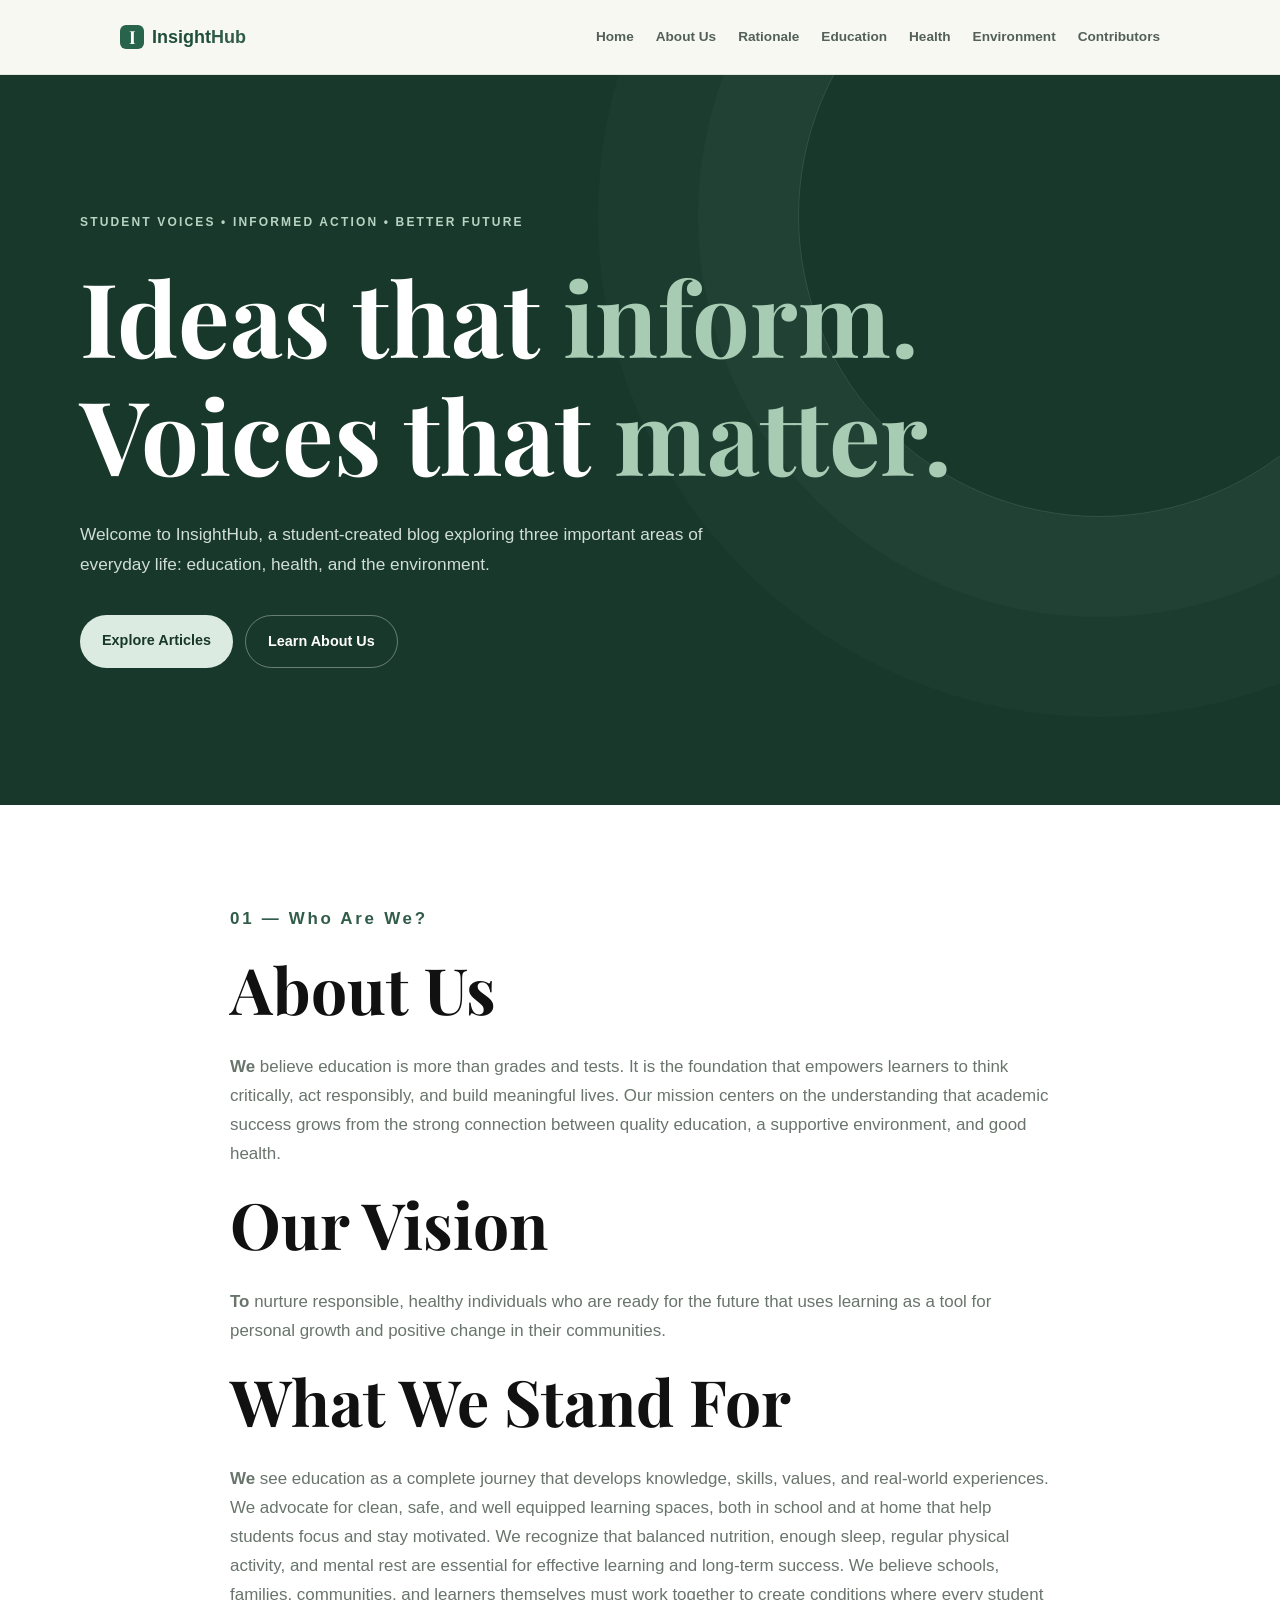
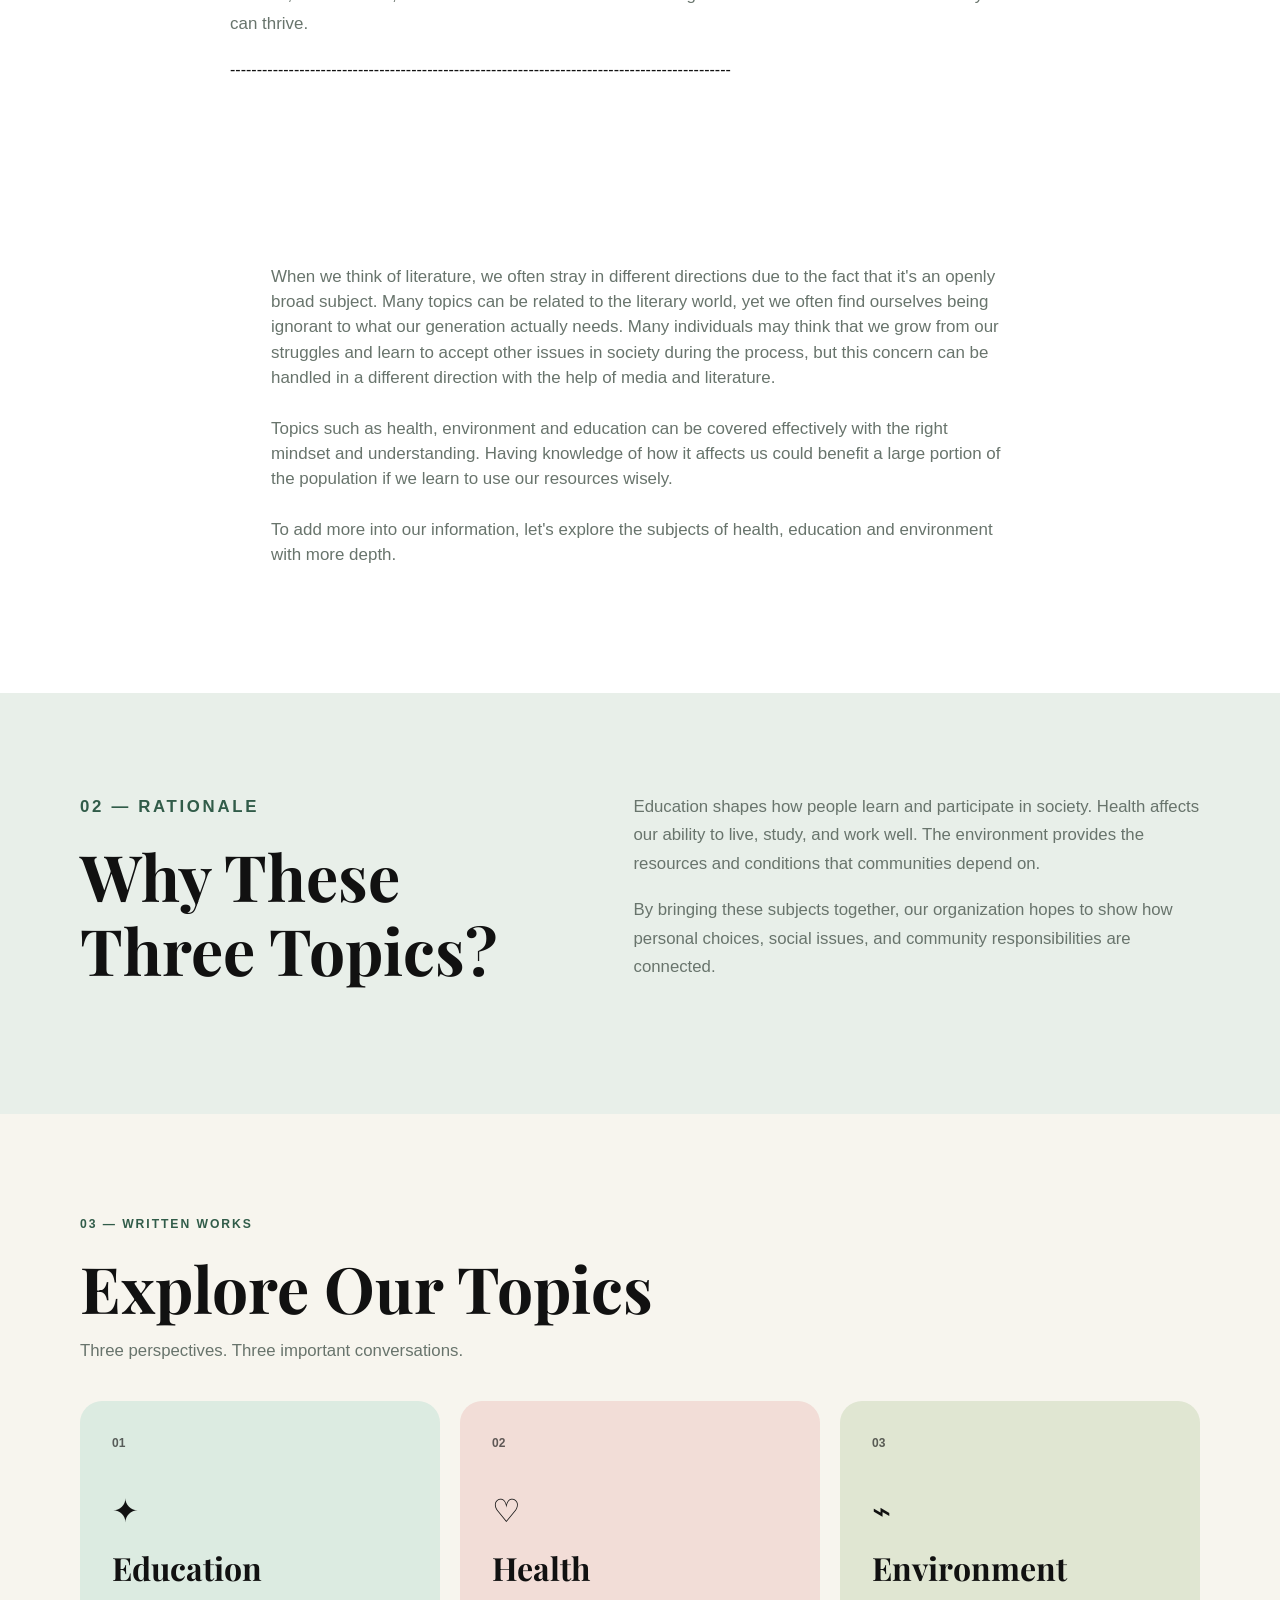
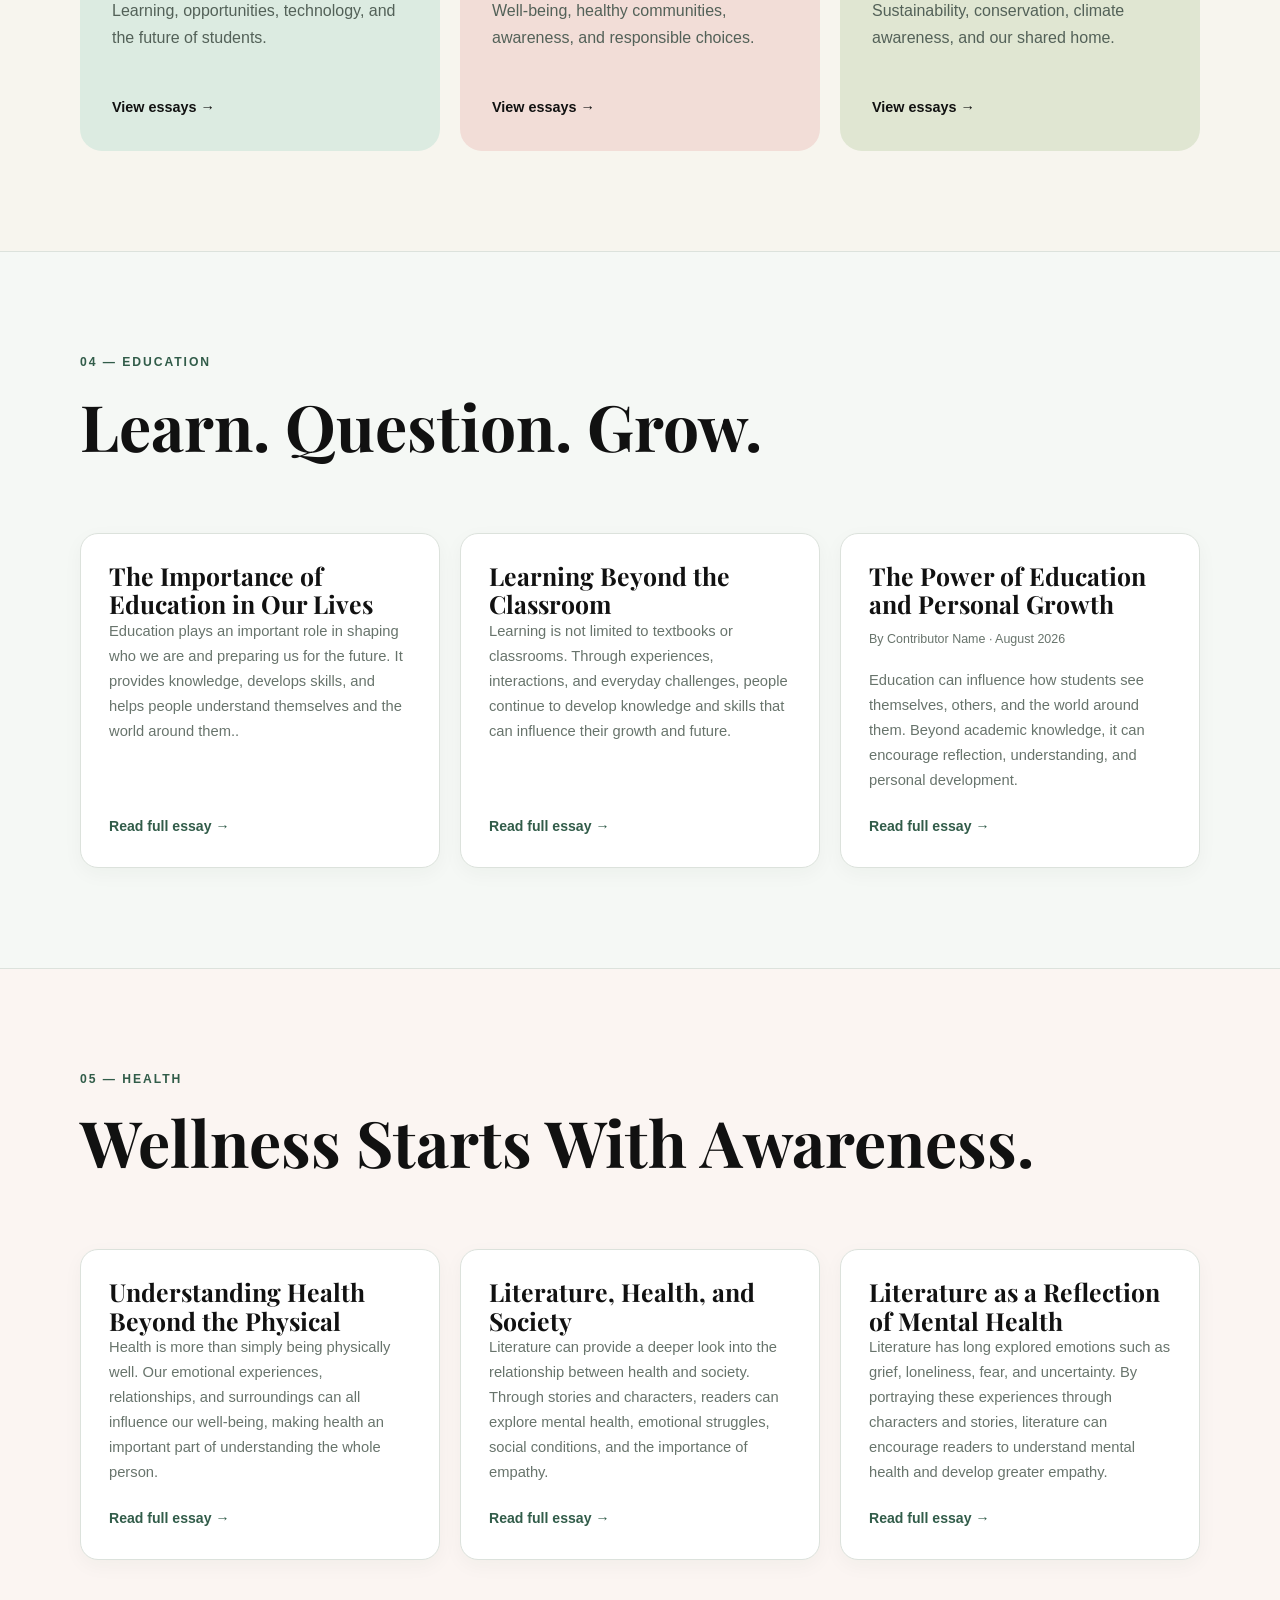
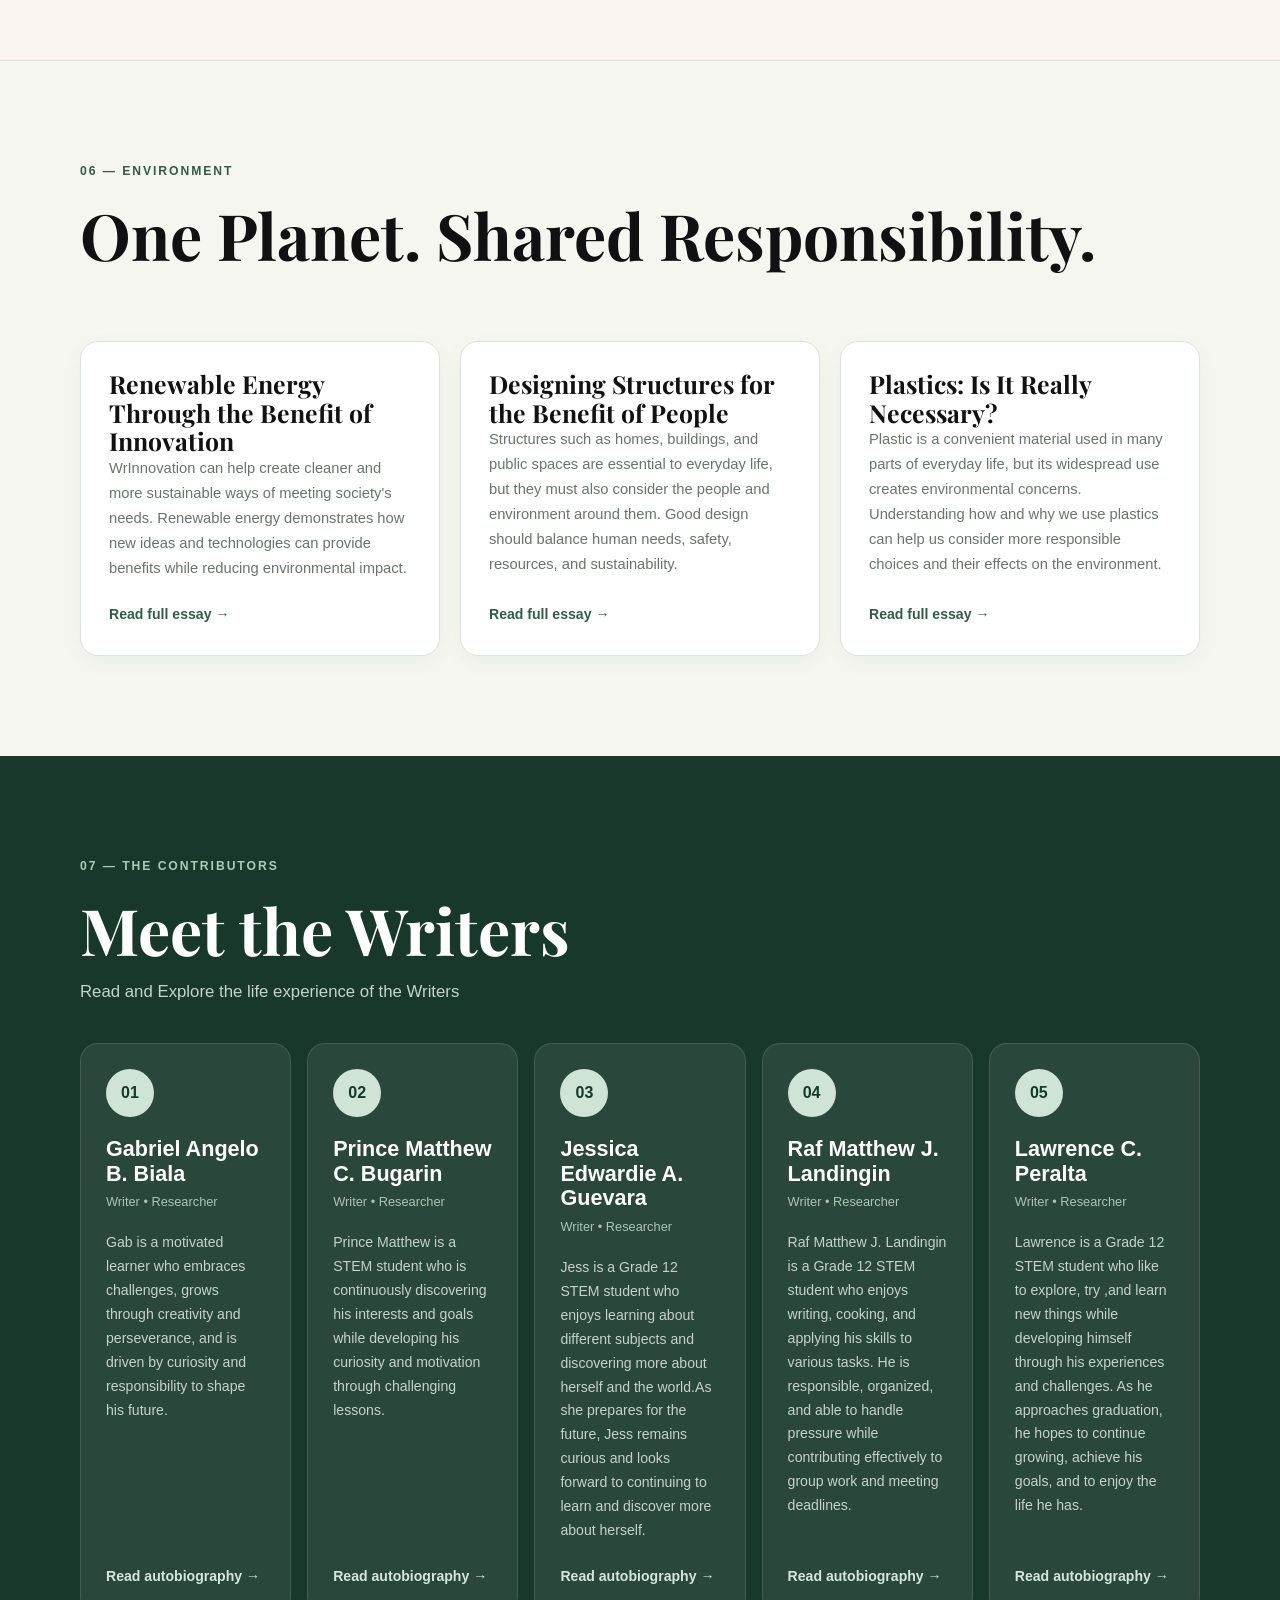
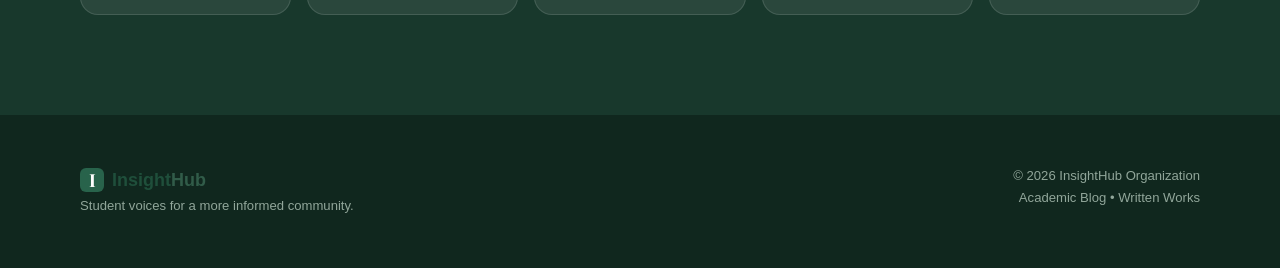
==== index.html @ 766b1c04 "Add files via upload" ====
<!DOCTYPE html>
<html lang="en">
<head>
  <meta charset="UTF-8">
  <meta name="viewport" content="width=device-width, initial-scale=1.0">
  <meta name="description" content="A student-created blog featuring education, health, and environmental awareness.">
  <title>InsightHub | Student Advocacy Blog</title>
  <link rel="preconnect" href="https://fonts.googleapis.com">
  <link rel="preconnect" href="https://fonts.gstatic.com" crossorigin>
  <link href="https://fonts.googleapis.com/css2?family=DM+Sans:wght@400;500;600;700&family=Playfair+Display:wght@600;700&display=swap" rel="stylesheet">
  <link rel="stylesheet" href="style.css">
</head>
<body class="page">
<header class="site-header">
  <nav class="navbar container">
    <a class="logo" href="#home">
      <span class="logo-mark">I</span>
      <span>Insight<span>Hub</span></span>
    </a>

    <button class="menu-toggle" aria-label="Open menu">☰</button>

    <div class="nav-links">
      <a href="#home">Home</a>
      <a href="#about">About Us</a>
      <a href="#rationale">Rationale</a>
      <a href="#education">Education</a>
      <a href="#health">Health</a>
      <a href="#environment">Environment</a>
      <a href="#contributors">Contributors</a>
    </div>
  </nav>
</header>

<main id="home">
  <section class="hero">
    <div class="container hero-content">
      <p class="eyebrow">STUDENT VOICES • INFORMED ACTION • BETTER FUTURE</p>
      <h1>Ideas that <em>inform.</em><br>Voices that <em>matter.</em></h1>
      <p class="hero-text">
        Welcome to InsightHub, a student-created blog exploring three important areas
        of everyday life: education, health, and the environment.
      </p>
      <div class="hero-buttons">
        <a class="btn primary" href="#articles">Explore Articles</a>
        <a class="btn secondary" href="#about">Learn About Us</a>
      </div>
    </div>
  </section>

  <section id="about" class="section light">
    <div class="container narrow">
      <p class="section-label">01 — Who Are We?</p>
  
        <h2>About Us</h2>
        <p>
            <strong>We</strong> believe education is more than grades and tests.
            It is the foundation that empowers learners to think critically,
            act responsibly, and build meaningful lives. Our mission centers
            on the understanding that academic success grows from the strong
            connection between quality education, a supportive environment,
            and good health.
        </p>
        <h2>Our Vision</h2>
        <p>
            <strong>To</strong> nurture responsible, healthy individuals who are
            ready for the future that uses learning as a tool for personal
            growth and positive change in their communities.
        </p>
        <h2>What We Stand For</h2>
        
        <p>
            <strong>We</strong> see education as a complete journey that develops
            knowledge, skills, values, and real-world experiences. We advocate
            for clean, safe, and well equipped learning spaces, both in school
            and at home that help students focus and stay motivated. We
            recognize that balanced nutrition, enough sleep, regular physical
            activity, and mental rest are essential for effective learning and
            long-term success. We believe schools, families, communities, and
            learners themselves must work together to create conditions where
            every student can thrive.
        </p>
        <div class="about-divider">
                                    ----------------------------------------------------------------------------------------------
        </div>
        <div class="after-divider">

    <div class="after-divider-video">
        <video autoplay muted loop playsinline>
            <source src="movie/book - about us.mp4">
        </video>
    </div>

    <div class="after-divider-text">

        <p>
            When we think of literature, we often stray in different directions
            due to the fact that it's an openly broad subject. Many topics can
            be related to the literary world, yet we often find ourselves being
            ignorant to what our generation actually needs. Many individuals may
            think that we grow from our struggles and learn to accept other
            issues in society during the process, but this concern can be handled
            in a different direction with the help of media and literature.
        </p>

        <p>
            Topics such as health, environment and education can be covered
            effectively with the right mindset and understanding. Having knowledge
            of how it affects us could benefit a large portion of the population
            if we learn to use our resources wisely.
        </p>

        <p>
            To add more into our information, let's explore the subjects of health,
            education and environment with more depth.
        </p>

    </div>

</div>
    </div>
    <video class="about-flower" autoplay muted loop playsinline>
    <source src="movie/flowers.mp4" type="video/mp4">
    
  </section>

  <section id="rationale" class="section rationale">
    <div class="container two-col">
      <div>
        <p class="section-label">02 — RATIONALE</p>
        <h2>Why These Three Topics?</h2>
      </div>
      <div>
        <p>
          Education shapes how people learn and participate in society. Health affects
          our ability to live, study, and work well. The environment provides the
          resources and conditions that communities depend on.
        </p>
        <p>
          By bringing these subjects together, our organization hopes to show how
          personal choices, social issues, and community responsibilities are connected.
        </p>
      </div>
    </div>
  </section>

  <section id="articles" class="section articles-section">
    <div class="container">
      <p class="section-label">03 — WRITTEN WORKS</p>
      <h2>Explore Our Topics</h2>
      <p class="section-intro">Three perspectives. Three important conversations.</p>

      <div class="topic-grid">
        <a href="#education" class="topic-card education-card">
          <span class="topic-number">01</span>
          <span class="topic-icon">✦</span>
          <h3>Education</h3>
          <p>Learning, opportunities, technology, and the future of students.</p>
          <span class="read-link">View essays →</span>
        </a>

        <a href="#health" class="topic-card health-card">
          <span class="topic-number">02</span>
          <span class="topic-icon">♡</span>
          <h3>Health</h3>
          <p>Well-being, healthy communities, awareness, and responsible choices.</p>
          <span class="read-link">View essays →</span>
        </a>

        <a href="#environment" class="topic-card environment-card">
          <span class="topic-number">03</span>
          <span class="topic-icon">⌁</span>
          <h3>Environment</h3>
          <p>Sustainability, conservation, climate awareness, and our shared home.</p>
          <span class="read-link">View essays →</span>
        </a>
      </div>
    </div>
  </section>

  <!-- EDUCATION -->
  <section id="education" class="section topic-section education">
    <div class="container">
      <div class="topic-heading">
        <div>
          <p class="section-label">04 — EDUCATION</p>
          <h2>Learn. Question. Grow.</h2>
        </div>
      </div>

      <div class="essay-grid">
        <article class="essay-card">
          <h3>The Importance of Education in Our Lives</h3>
          <p>Education plays an important role in shaping who we are and preparing us for the future. It provides knowledge, develops skills, and helps people understand themselves and the world around them..</p>
          <a href="articles/education-1.html">Read full essay →</a>
        </article>

        <article class="essay-card">
          <h3>Learning Beyond the Classroom</h3>
          <p>Learning is not limited to textbooks or classrooms. Through experiences, interactions, and everyday challenges, people continue to develop knowledge and skills that can influence their growth and future.</p>
          <a href="articles/education-2.html">Read full essay →</a>
        </article>

        <article class="essay-card">
          <h3>The Power of Education and Personal Growth</h3>
          <p class="meta">By Contributor Name · August 2026</p>
          <p>Education can influence how students see themselves, others, and the world around them. Beyond academic knowledge, it can encourage reflection, understanding, and personal development.</p>
          <a href="articles/education-3.html">Read full essay →</a>
        </article>
      </div>
    </div>
  </section>

  <!-- HEALTH -->
  <section id="health" class="section topic-section health">
    <div class="container">
      <div class="topic-heading">
        <div>
          <p class="section-label">05 — HEALTH</p>
          <h2>Wellness Starts With Awareness.</h2>
        </div>
      </div>

      <div class="essay-grid">
        <article class="essay-card"> 
          <h3>Understanding Health Beyond the Physical</h3>
          <p>Health is more than simply being physically well. Our emotional experiences, relationships, and surroundings can all influence our well-being, making health an important part of understanding the whole person.</p>
          <a href="articles/health-1.html">Read full essay →</a>
        </article>
        <article class="essay-card"> 
          <h3>Literature, Health, and Society</h3>
          <p>Literature can provide a deeper look into the relationship between health and society. Through stories and characters, readers can explore mental health, emotional struggles, social conditions, and the importance of empathy.</p>
          <a href="articles/health-2.html">Read full essay →</a>
        </article>
        <article class="essay-card"> 
          <h3>Literature as a Reflection of Mental Health</h3>
          <p>Literature has long explored emotions such as grief, loneliness, fear, and uncertainty. By portraying these experiences through characters and stories, literature can encourage readers to understand mental health and develop greater empathy.</p>
          <a href="articles/health-3.html">Read full essay →</a>
        </article>
      </div>
    </div>
  </section>

  <!-- ENVIRONMENT -->
  <section id="environment" class="section topic-section environment">
    <div class="container">
      <div class="topic-heading">
        <div>
          <p class="section-label">06 — ENVIRONMENT</p>
          <h2>One Planet. Shared Responsibility.</h2>
        </div>
      </div>

      <div class="essay-grid">
        <article class="essay-card">
          <h3>Renewable Energy Through the Benefit of Innovation</h3>
          <p>WrInnovation can help create cleaner and more sustainable ways of meeting society's needs. Renewable energy demonstrates how new ideas and technologies can provide benefits while reducing environmental impact.</p>
          <a href="articles/environment-1.html">Read full essay →</a>
        </article>
        <article class="essay-card">
          <h3>Designing Structures for the Benefit of People</h3>
          <p>Structures such as homes, buildings, and public spaces are essential to everyday life, but they must also consider the people and environment around them. Good design should balance human needs, safety, resources, and sustainability.</p>
          <a href="articles/environment-2.html">Read full essay →</a>
        </article>
        <article class="essay-card">
          <h3>Plastics: Is It Really Necessary?</h3>
          <p>Plastic is a convenient material used in many parts of everyday life, but its widespread use creates environmental concerns. Understanding how and why we use plastics can help us consider more responsible choices and their effects on the environment.</p>
          <a href="articles/environment-3.html">Read full essay →</a>
        </article>
      </div>
    </div>
  </section>

  <section id="contributors" class="section contributors">
    <div class="container">
      <p class="section-label">07 — THE CONTRIBUTORS</p>
      <h2>Meet the Writers</h2>
      <p class="section-intro">Read and Explore the life experience of the Writers </p>

      <div class="contributors-grid">
        <article class="person-card">
          <div class="avatar">01</div>
          <h3>Gabriel Angelo B. Biala</h3>
          <p class="role">Writer • Researcher</p>
          <p>Gab is a motivated learner who embraces challenges, grows through creativity and perseverance, and is driven by curiosity and responsibility to shape his future.</p>
          <a href="contributors/contributor-1.html">Read autobiography →</a>
        </article>
        <article class="person-card">
          <div class="avatar">02</div>
          <h3>Prince Matthew C. Bugarin</h3>
          <p class="role">Writer • Researcher</p>
          <p>Prince Matthew is a STEM student who is continuously discovering his interests and goals while developing his curiosity and motivation through challenging lessons.</p>
          <a href="contributors/contributor-2.html">Read autobiography →</a>
        </article>
        <article class="person-card">
          <div class="avatar">03</div>
          <h3>Jessica Edwardie A. Guevara</h3>
          <p class="role">Writer • Researcher</p>
          <p>Jess is a Grade 12 STEM student who enjoys learning about different subjects and discovering more about herself and the world.As she prepares for the future, Jess remains curious and looks forward to continuing to learn and discover more about herself.</p>          <a href="contributors/contributor-3.html">Read autobiography →</a>
        </article>
        <article class="person-card">
          <div class="avatar">04</div>
          <h3>Raf Matthew J. Landingin</h3>
          <p class="role">Writer • Researcher</p>
          <p>Raf Matthew J. Landingin is a Grade 12 STEM student who enjoys writing, cooking, and applying his skills to various tasks. He is responsible, organized, and able to handle pressure while contributing effectively to group work and meeting deadlines.</p>
          <a href="contributors/contributor-4.html">Read autobiography →</a>
        </article>
        <article class="person-card">
          <div class="avatar">05</div>
          <h3>Lawrence C. </h3>
          <h3>Peralta</h3>
          <p class="role">Writer • Researcher</p>
          <p>Lawrence is a Grade 12 STEM student who like to explore, try ,and learn new things while developing himself through his experiences and challenges. As he approaches graduation, he hopes to continue growing, achieve his goals, and to enjoy the life he has.</p>
          <a href="contributors/contributor-5.html">Read autobiography →</a>
        </article>
      </div>
    </div>
  </section>
</main>

<footer>
  <div class="container footer-inner">
    <div>
      <div class="logo footer-logo"><span class="logo-mark">I</span><span>Insight<span>Hub</span></span></div>
      <p>Student voices for a more informed community.</p>
    </div>
    <div class="footer-note">
      <p>© 2026 InsightHub Organization</p>
      <p>Academic Blog • Written Works</p>
    </div>
  </div>
</footer>

<script src="script.js"></script>
<script>
document.addEventListener("DOMContentLoaded", () => {
    document.body.classList.add("loaded");
});

document.querySelectorAll("a").forEach(link => {
    link.addEventListener("click", function(e) {
        const url = this.href;

        // Only animate links to another page
        if (url && !url.includes("#") && url.startsWith(window.location.origin)) {
            e.preventDefault();

            document.body.classList.remove("loaded");

            setTimeout(() => {
                window.location.href = url;
            }, 500);
        }
    });
});
</script>
</body>
</html>
---- style.css ----
* { box-sizing: border-box; margin: 0; padding: 0; }

:root {
  --ink: #17221c;
  --muted: #68746c;
  --cream: #f7f5ee;
  --white: #ffffff;
  --green: #315c49;
  --green-dark: #18382c;
  --mint: #dcebe1;
  --gold: #d7a83e;
  --line: #dce2dc;
  --serif: "Playfair Display", Georgia, serif;
  --sans: "DM Sans", Arial, sans-serif;
}

html { scroll-behavior: smooth; }
body { font-family: var(--sans); color: var(--ink); background: var(--cream); line-height: 1.7; }
a { color: inherit; text-decoration: none; }
.container { width: min(1120px, 90%); margin: auto; }
.narrow { max-width: 820px; }
.section { padding: 100px 0; }
.section-label { color: var(--green); font-size: .76rem; font-weight: 700; letter-spacing: .16em; margin-bottom: 16px; }
h1, h2, h3 { line-height: 1.15; }
h1 { font-family: var(--serif); font-size: clamp(3.3rem, 8vw, 6.7rem); font-weight: 700; }
h1 em { color: #a7cbb3; font-style: normal; }
h2 { font-family: var(--serif); font-size: clamp(2.2rem, 5vw, 4rem); margin-bottom: 28px; }
h3 { font-size: 1.35rem; }
p { color: var(--muted); }

/* Header */
.site-header { position: sticky; top: 0; z-index: 50; background: rgba(247,245,238,.94); backdrop-filter: blur(12px); border-bottom: 1px solid var(--line); }
.navbar { height: 74px; display: flex; align-items: center; justify-content: space-between; }
.logo { display: flex; align-items: center; gap: 10px; font-weight: 700; font-size: 1.2rem; }
.logo > span:last-child > span { color: var(--green); }
.logo-mark { display: grid; place-items: center; width: 34px; height: 34px; border-radius: 10px; color: white; background: var(--green); font-family: var(--serif); }
.nav-links { display: flex; gap: 22px; align-items: center; }
.nav-links a { font-size: .85rem; font-weight: 600; color: #526058; }
.nav-links a:hover { color: var(--green); }
.menu-toggle { display: none; border: 0; background: transparent; font-size: 1.5rem; }

/* Hero */
.hero { min-height: 730px; display: flex; align-items: center; background: var(--green-dark); color: white; position: relative; overflow: hidden; }
.hero::after { content: ""; position: absolute; width: 600px; height: 600px; border: 1px solid rgba(255,255,255,.12); border-radius: 50%; right: -120px; top: -160px; box-shadow: 0 0 0 100px rgba(255,255,255,.025), 0 0 0 200px rgba(255,255,255,.018); }
.hero-content { position: relative; z-index: 1; }
.hero .eyebrow { color: #b9d3c2; font-size: .75rem; font-weight: 700; letter-spacing: .18em; margin-bottom: 24px; }
.hero h1 { max-width: 900px; }
.hero-text { color: #d1ded6; max-width: 680px; font-size: 1.08rem; margin: 28px 0 36px; }
.hero-buttons { display: flex; gap: 12px; flex-wrap: wrap; }
.btn { padding: 13px 22px; border-radius: 100px; font-weight: 700; font-size: .9rem; }
.btn.primary { background: #dcebe1; color: var(--green-dark); }
.btn.secondary { border: 1px solid rgba(255,255,255,.35); color: white; }

/* General */
.light { background: white; }
.light p { font-size: 1.06rem; margin-bottom: 18px; }
.rationale { background: #e8efe9; }
.two-col { display: grid; grid-template-columns: .9fr 1.1fr; gap: 90px; align-items: start; }
.two-col p { margin-bottom: 18px; font-size: 1.05rem; }
.articles-section { background: var(--cream); }
.section-intro { margin-top: -16px; margin-bottom: 36px; font-size: 1.05rem; }
.topic-grid { display: grid; grid-template-columns: repeat(3, 1fr); gap: 20px; }
.topic-card { min-height: 350px; padding: 32px; border-radius: 22px; display: flex; flex-direction: column; transition: transform .25s, box-shadow .25s; }
.topic-card:hover { transform: translateY(-7px); box-shadow: 0 18px 40px rgba(20,50,35,.12); }
.education-card { background: #dcebe1; }
.health-card { background: #f2ddd7; }
.environment-card { background: #e0e6d2; }
.topic-number { font-size: .75rem; font-weight: 700; opacity: .65; }
.topic-icon { font-size: 2rem; margin: 30px 0 12px; }
.topic-card h3 { font-family: var(--serif); font-size: 2rem; }
.topic-card p { margin: 10px 0 20px; color: #536158; }
.read-link { margin-top: auto; font-weight: 700; font-size: .9rem; }

/* Topic sections */
.topic-section { border-top: 1px solid var(--line); }
.topic-section.education { background: #f5f8f5; }
.topic-section.health { background: #fbf5f2; }
.topic-section.environment { background: #f4f6ef; }
.topic-heading { display: flex; justify-content: space-between; align-items: end; gap: 40px; margin-bottom: 42px; }
.topic-heading > p { max-width: 400px; }
.essay-grid { display: grid; grid-template-columns: repeat(3, 1fr); gap: 20px; }
.essay-card { background: white; border: 1px solid var(--line); border-radius: 18px; padding: 28px; display: flex; flex-direction: column; min-height: 310px; box-shadow: 0 6px 20px rgba(25,45,35,.04); }
.tag { font-size: .68rem; font-weight: 700; letter-spacing: .1em; color: var(--green); margin-bottom: 20px; }
.essay-card h3 { font-family: var(--serif); font-size: 1.55rem; }
.meta { font-size: .78rem; margin: 10px 0 18px; }
.essay-card > p:not(.meta) { font-size: .92rem; }
.essay-card a, .person-card a { margin-top: auto; padding-top: 22px; color: var(--green); font-weight: 700; font-size: .88rem; }

/* Contributors */
.contributors { background: var(--green-dark); color: white; }
.contributors .section-label { color: #a9ccb6; }
.contributors h2 { color: white; }
.contributors .section-intro { color: #c3d4ca; }
.contributors-grid { display: grid; grid-template-columns: repeat(5, 1fr); gap: 16px; }
.person-card { background: rgba(255,255,255,.08); border: 1px solid rgba(255,255,255,.12); border-radius: 18px; padding: 25px; min-height: 350px; display: flex; flex-direction: column; }
.avatar { width: 48px; height: 48px; border-radius: 50%; background: #cfe4d6; color: var(--green-dark); display: grid; place-items: center; font-weight: 700; margin-bottom: 20px; }
.person-card h3 { color: white; }
.person-card .role { color: #a9c5b5; font-size: .8rem; margin: 5px 0 18px; }
.person-card > p:not(.role) { color: #c5d2cb; font-size: .88rem; }
.person-card a { color: #d3e7da; }

/* Footer */
footer { background: #10271e; padding: 50px 0; color: white; }
.footer-inner { display: flex; justify-content: space-between; gap: 30px; }
.footer-logo { color: white; }
footer p { color: #91a69a; font-size: .82rem; }
.footer-note { text-align: right; }

/* Responsive */
@media (max-width: 900px) {
  .nav-links { display: none; position: absolute; top: 74px; left: 0; right: 0; padding: 20px 5%; background: var(--cream); border-bottom: 1px solid var(--line); flex-direction: column; align-items: flex-start; }
  .nav-links.open { display: flex; }
  .menu-toggle { display: block; }
  .topic-grid, .essay-grid { grid-template-columns: 1fr; }
  .contributors-grid { grid-template-columns: repeat(2, 1fr); }
  .two-col { grid-template-columns: 1fr; gap: 20px; }
  .topic-heading { align-items: start; flex-direction: column; }
}
@media (max-width: 600px) {
  .section { padding: 70px 0; }
  .hero { min-height: 650px; }
  .contributors-grid { grid-template-columns: 1fr; }
  .footer-inner { flex-direction: column; }
  .footer-note { text-align: left; }
}


/*scrolling*/
html {
    scroll-behavior: smooth;
}
/* Fade to #topic*/
.section {
    opacity: 0;
    transform: translateY(30px);
    transition: opacity 0.8s ease, transform 0.8s ease;
}

.section.show {
    opacity: 1;
    transform: translateY(0);
}
/* Card Animation educ health environ contribu */
.essay-card,
.topic-card,
.person-card {
    transition: transform 0.3s ease, box-shadow 0.3s ease;
}

.essay-card:hover,
.topic-card:hover,
.person-card:hover {
    transform: translateY(-8px);
    box-shadow: 0 15px 35px rgba(0, 0, 0, 0.12);
}

/*butt on my ass*/
.btn {
    transition: transform 0.2s ease, background-color 0.2s ease;
}

.btn:hover {
    transform: translateY(-3px);
}
.nav-links a {
    transition: color 0.2s ease, transform 0.2s ease;
}

.nav-links a:hover {
    color: var(--green);
    transform: translateY(-2px);
}


/*transition*/
.page {
    opacity: 0;
    transition: opacity 0.5s ease;
}

.page.loaded {
    opacity: 1;
}

/*fade face your fear*/
.page {
    opacity: 0;
    transform: translateY(15px);
    transition: opacity 0.5s ease, transform 0.5s ease;
}

.page.loaded {
    opacity: 1;
    transform: translateY(0);
}

.page.exit {
    opacity: 0;
    transform: translateY(-15px);
}

/*about us*/
.about-section {
    position: relative;
    overflow: hidden;
    padding: 70px 7%;
}

.about-content {
    position: relative;
    z-index: 0;
    max-width: 850px;
}

.about-content h2 {
    font-family: var(--serif);
    font-size: 2.6rem;
    margin: 0 0 15px;
}

.about-content p {
    font-family: var(--sans);
    line-height: 1.7;
    margin-bottom: 45px;
}




/*about us flower*/

#about {
    position: relative;
}

.about-flower {
    opacity: 1;
    position: absolute;
    right: 10%;
    top: 400px;

    width: 330px;
    height: 450px;
    object-fit: contain;
    overflow: visible;

    z-index: 1;
    pointer-events: none;
}

#about .narrow {
    position: relative;
    z-index: 2;
}
/*book my saa*/
.after-divider {
    width: 90%;
    margin: 0 auto;
}

.after-divider-video {
    width: 100%;
    height: 155px;
    overflow: hidden;
    margin-bottom: 25px;
}

.after-divider-video video {
    width: 100%;
    height: 100%;
    object-fit: cover;
    display: block;
}

.after-divider-text p {
    margin-bottom: 25px;
    line-height: 1.5;
}



/*health*/
.article-page {
    max-width: 900px;
    margin: 0 auto;
    padding: 70px 40px;
}

.article-page p {
    line-height: 1.5;
    margin: 18px 0;
}

.article-source {
    display: flex;
    align-items: center;
    gap: 20px;
    margin-bottom: 20px;
}

.source-logo img {
    width: 90px;
    height: 90px;
    object-fit: contain;
}

.source-info h2 {
    font-family: Georgia, "Times New Roman", serif;
    font-size: 18px;
    margin: 0 0 15px;
}

.italic {
    font-style: italic;
}

.article-decoration video {
    width: 220px;
    height: 150px;
    object-fit: contain;
    display: block;
    margin: 0 auto;
}

.article-decoration img {
    width: 220px;
}

.article-page h1 {
    font-size: 25px;
    margin-top: 40px;
}

.article-image-right {
    float: right;
    width: 220px;
    margin: 10px 0 15px 25px;
}

.article-image-right video {
    width: 100%;
    display: block;
    object-fit: cover;
}

.article-two-column {
    display: flex;
    gap: 15px;
    align-items: flex-start;
    margin-top: 20px;
}



.article-two-column p {
    margin-top: 0;
}

blockquote {
    font-family: Georgia, "Times New Roman", serif;
    font-size: 28px;
    font-weight: bold;
    margin: 30px 0 10px;
}

.quote-author {
    font-size: 18px;
    font-weight: bold;
}

.article-banner {
    width: 100%;
    height: 180px;
    margin-top: 100px;
    overflow: hidden;
}

.article-banner video {
    width: 100%;
    height: 100%;
    object-fit: cover;
}

@media (max-width: 700px) {

    .article-page {
        padding: 40px 20px;
    }

    .article-source {
        flex-direction: column;
        align-items: flex-start;
    }

    .article-image-right {
        float: none;
        width: 100%;
        margin: 20px 0;
    }

    .article-two-column {
        flex-direction: column;
    }

.article-two-column video {
    width: 300px;
    height: 260px;
    object-fit: cover;
    flex-shrink: 0;
}

    blockquote {
        font-size: 22px;
    }
}
/* ===== InsightHub Health Article 1 — DOCX-matched layout ===== */

/* ===== InsightHub Health Article 1 — DOCX-matched layout ===== */

.insight-health-article {
  width: 100%;
  background: var(--cream);
  color: #111;
  font-family: "Times New Roman", Times, serif;
}

.health-page {
  width: min(709px, 100%);
  margin: 0 auto;
  padding: 28px 38px 22px;
  overflow: hidden;
}

.health-page-one {
  min-height: 0;
}

.health-page-two {
  min-height: 0;
  padding-top: 25px;
  position: relative;
}

.health-source {
  display: flex;
  align-items: flex-start;
  gap: 18px;
}

.health-source-logo {
  flex: 0 0 112px;
  width: 112px;
  height: 112px;
}

.health-source-logo img {
  width: 100%;
  height: 100%;
  object-fit: contain;
}

.health-source-text {
  flex: 1;
}

.health-source-text h2 {
  margin: -3px 0 14px;
  font-family: "Times New Roman", Times, serif;
  font-size: 19px;
  line-height: 1.2;
  color: #111;
}

.health-page p,
.health-page li {
  color: #111;
  font-family: "Times New Roman", Times, serif;
  font-size: 13px;
  line-height: 1.43;
}

.health-page-one > p {
  margin: 15px 0;
}

.health-italic {
  font-style: italic;
}

.health-reference {
  margin: 9px 0 0;
  padding-left: 25px;
}

.health-reference li {
  font-weight: 700;
}

.health-reference a,
.health-goodreads a {
  color: #06e;
  text-decoration: underline;
  font-weight: normal;
}

.health-flower-top {
  display: block;
  width: 280px;
  height: 130px;
  margin: 20px auto 6px;
  object-fit: contain;
}

.health-page h1 {
  margin: 18px 0 18px;
  font-family: Arial, Helvetica, sans-serif;
  font-size: 22px;
  line-height: 1.1;
  font-weight: 800;
  color: #111;
}

.health-content p {
  margin: 0 0 16px;
}

.health-clearfix::after {
  content: "";
  display: table;
  clear: both;
}

.health-image-right {
  float: right;
  width: 216px;
  height: 128px;
  margin: 0 0 10px 15px;
  object-fit: cover;
}

.health-page-break {
  height: 16px;
  width: 100%;
  border-top: 1px solid #aaa;
  border-bottom: 1px solid #d1d1d1;
  background: #f1f1f1;
}

.health-break-continuation {
  margin: 0 0 43px !important;
}

.health-image-left {
  float: left;
  width: 230px;
  height: 300px;
  margin: 2px 11px 9px 10px;
  object-fit: cover;
}

.health-quote {
  clear: both;
  margin: 16px 0 12px;
  padding: 0;
  border: 0;
  font-family: "Times New Roman", Times, serif;
  font-size: 26px;
  line-height: 1.22;
  color: #111;
  font-weight: 700;
}

.health-quote-author {
  margin: 0 0 16px !important;
  font-size: 17px !important;
  font-weight: 700;
}

.health-goodreads {
  margin: 0 !important;
  font-family: Arial, Helvetica, sans-serif !important;
  font-size: 13px !important;
}

.health-bottom-video {
  display: block;
  width: 100%;
  height: 135px;
  margin-top: 34px;
  object-fit: cover;
}

.health-flower-bottom {
  position: absolute;
  right: 13px;
  bottom: 10px;
  width: 175px;
  height: 105px;
  object-fit: contain;
  pointer-events: none;
  opacity: .9;
}

@media (max-width: 700px) {
  .health-page {
    padding: 30px 20px;
  }

  .health-source {
    gap: 12px;
  }

  .health-source-logo {
    flex-basis: 82px;
    width: 82px;
    height: 82px;
  }

  .health-source-text h2 {
    font-size: 16px;
  }

  .health-page p,
  .health-page li {
    font-size: 12px;
  }

  .health-image-right {
    width: 39%;
    height: auto;
    min-height: 90px;
  }

  .health-image-left {
    width: 36%;
    height: auto;
    min-height: 210px;
  }

  .health-quote {
    font-size: 22px;
  }

  .health-flower-bottom {
    width: 130px;
    height: 80px;
  }
}

/* No page break: Health Article 1 flows continuously */
.health-continuation {
  page-break-before: auto;
  break-before: auto;
}

.health-flower-bottom{
  opacity: .4;
}

.education-writing{
    width: 100%;
    height: 155px;
    overflow: visible;
    margin-bottom: 25px;
    margin: 0 auto;
}
.education-writing{
    width: 90%;
    margin: 0 auto;
}

.education-writing {
    width: 100%;
    height: 155px;
    overflow: hidden;
    margin-bottom: 25px;
}

.education-writing video {
    width: 100%;
    height: 100%;
    object-fit: cover;
    display: block;
}

.article-meta{
  font-family: cursive;
  font-size: 11px;
}.article-meta1{
  font-family: Arial, Helvetica, sans-serif;
  font-weight: normal;

}

/* =========================================
   INSIGHTHUB — EDUCATION ARTICLE 1
   ========================================= */

* {
    box-sizing: border-box;
}

body {
    margin: 0;
    background: #f7f5ed;
    color: #111111;
    font-family: Arial, Helvetica, sans-serif;
}

/* =========================================
   HEADER
   ========================================= */

.site-header {
    width: 100%;
    background: #f8f8f3;
    border-bottom: 1px solid #e5e5df;
}

.navbar {
    max-width: 1100px;
    margin: 0 auto;
    padding: 16px 30px;

    display: flex;
    align-items: center;
    justify-content: space-between;
}

.logo {
    display: flex;
    align-items: center;
    gap: 8px;

    text-decoration: none;
    color: #1f4f3b;

    font-size: 18px;
    font-weight: 700;
}

.logo-mark {
    width: 24px;
    height: 24px;

    display: flex;
    align-items: center;
    justify-content: center;

    background: #28634b;
    color: white;

    border-radius: 6px;

    font-weight: bold;
}

.home {
    color: #1f4f3b;
    text-decoration: none;
    font-size: 14px;
}

.home:hover {
    text-decoration: underline;
}

/* =========================================
   ARTICLE CONTAINER
   ========================================= */

.article-page {
    width: 100%;
    max-width: 900px;

    margin: 0 auto;

    padding: 35px 40px 70px;

    position: relative;
}

/* =========================================
   TOP VIDEO
   ========================================= */

.banner {
    display: block;

    width: 100%;
    height: 180px;

    object-fit: cover;

    margin: 0 0 32px;
}

/* =========================================
   MAIN TITLE
   ========================================= */

.article-page h1 {
    font-family: Arial, Helvetica, sans-serif;

    font-size: 25px;
    font-weight: 800;

    margin: 0 0 28px;

    color: #111111;
}

/* =========================================
   QUOTES
   ========================================= */

.quotes {
    position: relative;

    margin-bottom: 25px;
}

.quotes p {
    font-size: 14px;
    line-height: 1.5;

    margin: 0 0 16px;
}

.quote-bold {
    font-weight: 700;
}

.quote-script {
    font-family: Georgia, "Times New Roman", serif;

    font-style: italic;
    font-weight: bold;
}

/* =========================================
   FLOWER VIDEO
   ========================================= */

.flower {
    display: block;

    width: 300px;
    height: 130px;

    object-fit: fill;

    margin: auto ;
}

/* =========================================
   ARTICLE HEADING
   ========================================= */

.article-page h2 {
    font-family: Georgia, "Times New Roman", serif;

    font-size: 23px;
    font-weight: 700;

    margin: 20px 0 15px;

    color: #111111;
}

/* =========================================
   NORMAL ARTICLE TEXT
   ========================================= */

.article-page p {
    font-family: Arial, Helvetica, sans-serif;

    font-size: 14px;
    line-height: 1.45;

    margin: 0 0 20px;

    color: #111111;
}

/* =========================================
   BART VIDEO
   ========================================= */

.bart {
    float: left;

    width: 215px;
    height: 130px;

    object-fit: cover;

    margin: 0 12px 12px 0;
}

/* =========================================
   CLASSROOM VIDEO
   ========================================= */

.classroom {
    display: block;

    width: 100%;
    height: 180px;

    object-fit: cover;

    margin: 30px 0 12px;
}

/* =========================================
   EXERCISE VIDEO
   ========================================= */

.exercise {
    float: left;

    width: 330px;
    height: 190px;

    object-fit: cover;

    margin: 0 15px 10px 0;
}

/* =========================================
   CLEAR FLOATS
   ========================================= */

.clear {
    clear: both;
}

/* =========================================
   KEYWORDS
   ========================================= */

.keyword {
    font-weight: 700;
}

/* Red */
.keyword.red {
    color: #e00000;
}

/* Green */
.keyword.green {
    color: #23812b;
}

/* Blue */
.keyword.blue {
    color: #1659c7;
}

/* Purple */
.keyword.purple {
    color: #7651ad;
}

/* Pink */
.keyword.pink {
    color: #c66b9d;
}

/* =========================================
   EDUCATION ARTICLE 2
   Education in the Digital Age
   ========================================= */

* {
    box-sizing: border-box;
}

body {
    margin: 0;
    background: #f7f5ed;
    color: #111;
    font-family: Arial, Helvetica, sans-serif;
}

/* Article container */
.article-page {
    width: 100%;
    max-width: 900px;
    margin: 0 auto;
    padding: 0 40px 60px;
}

/* =========================================
   TOP VIDEO
   ========================================= */

.article-banner {
    width: 100%;
    height: 180px;
    margin: 0 0 25px;
    overflow: hidden;
}

.article-banner video {
    width: 100%;
    height: 100%;
    object-fit: cover;
    display: block;
}

/* =========================================
   TITLE
   ========================================= */

.article-page h1 {
    font-family: Georgia, "Times New Roman", serif;
    font-size: 30px;
    font-weight: bold;
    font-style: italic;
    margin: 0 0 25px;
    color: #111;
}

/* =========================================
   ARTICLE TEXT
   ========================================= */

.article-page p {
    font-family: Arial, Helvetica, sans-serif;
    font-size: 17px;
    line-height: 1.45;
    margin: 0 0 24px;
    color: #111;
}

/* =========================================
   RIGHT-SIDE IMAGE / VIDEO
   ========================================= */

.article-image-right {
    float: right;
    width: 335px;
    height: 420px;
    margin: 0 0 20px 20px;
    overflow: hidden;
}

.article-image-right video,
.article-image-right img {
    width: 100%;
    height: 100%;
    object-fit: cover;
    display: block;
}

/* =========================================
   LEFT-SIDE IMAGE / VIDEO
   ========================================= */

.article-image-left {
    float: left;
    width: 215px;
    height: 165px;
    margin: 0 18px 12px 0;
    overflow: hidden;
}

.article-image-left video,
.article-image-left img {
    width: 100%;
    height: 100%;
    object-fit: cover;
    display: block;
}

/* =========================================
   CLEAR FLOAT
   ========================================= */

.clearfix::after {
    content: "";
    display: table;
    clear: both;
}

/* =========================================
   EMPHASIZED TEXT
   ========================================= */

.article-page strong {
    font-weight: 700;
}

.script {
    font-family: "Brush Script MT", "Segoe Script", cursive;
    font-weight: bold;
    font-style: italic;
}

.red {
    color: red;
}

.blue {
    color: #1769c2;
}

.purple {
    color: #7651ad;
}

.green {
    color: #32833a;
}

.pink {
    color: #c86b9d;
}

/* =========================================
   MANDELA QUOTE
   ========================================= */

.article-quote {
    display: flex;
    align-items: center;
    gap: 20px;
    margin-top: 35px;
}

.article-quote img {
    width: 210px;
    height: 150px;
    object-fit: cover;
}

.article-quote-text {
    font-family: Arial, Helvetica, sans-serif;
    font-size: 19px;
    font-weight: bold;
    line-height: 1.4;
}

.article-quote-text a {
    color: #1769c2;
}

/* =========================================
   MOBILE
   ========================================= */

@media (max-width: 700px) {

    .article-page {
        padding: 0 20px 50px;
    }

    .article-banner {
        height: 150px;
    }

    .article-page h1 {
        font-size: 25px;
    }

    .article-page p {
        font-size: 15px;
    }

    .article-image-right,
    .article-image-left {
        float: none;
        width: 100%;
        height: 220px;
        margin: 0 0 20px;
    }

    .article-quote {
        flex-direction: column;
        align-items: flex-start;
    }

    .article-quote img {
        width: 100%;
        height: auto;
    }
}



/* =========================================================
   EDUCATION ARTICLE 2 — EDUCATION IN THE DIGITAL AGE
   ========================================================= */

.education2-article {
  width: min(900px, 100%);
  margin: 0 auto;
  padding: 0 40px 60px;
  background: #f7f5ed;
  color: #111;
  font-family: Arial, Helvetica, sans-serif;
  font-size: 18px;
  line-height: 1.35;
  overflow: hidden;
}

.education2-article::after {
  content: "";
  display: table;
  clear: both;
}

.education2-script {
  font-family: "Brush Script MT", "Segoe Script", cursive;
  font-size: 31px;
  font-weight: 700;
  font-style: italic;
  line-height: 1.1;
  margin: 0 0 22px;
  color: #111;
}

.education2-article p {
  color: #111;
  font-family: Arial, Helvetica, sans-serif;
  font-size: 18px;
  line-height: 1.35;
  margin: 0 0 24px;
}

.education2-side-top {
  float: right;
  width: 335px;
  height: 420px;
  object-fit: cover;
  margin: 0 0 18px 20px;
}

.education2-side-left {
  float: left;
  width: 210px;
  height: 165px;
  object-fit: cover;
  margin: 0 16px 10px 0;
}

.education2-emphasis {
  font-family: Georgia, "Times New Roman", serif;
  font-size: 1.18em;
}

.education2-article strong {
  font-weight: 800;
}

.education2-script-inline {
  font-family: "Brush Script MT", "Segoe Script", cursive;
  font-size: 1.05em;
  font-style: italic;
}

.education2-quote {
  display: flex;
  align-items: center;
  gap: 22px;
  margin: 36px 14px 0;
  clear: both;
}

.education2-quote img {
  width: 230px;
  height: 155px;
  object-fit: cover;
  flex-shrink: 0;
}

.education2-quote p {
  font-family: "Brush Script MT", "Segoe Script", cursive;
  font-size: 21px;
  font-weight: 700;
  font-style: italic;
  margin: 0 0 15px;
}

.education2-author {
  font-size: 18px;
  color: #1262d1;
  text-decoration: underline;
}

@media (max-width: 700px) {
  .education2-article {
    padding: 28px 20px 50px;
    font-size: 15px;
  }

  .education2-script {
    font-size: 28px;
  }

  .education2-article p {
    font-size: 15px;
  }

  .education2-side-top,
  .education2-side-left {
    float: none;
    display: block;
    width: 100%;
    height: 220px;
    margin: 0 0 20px;
  }

  .education2-quote {
    flex-direction: column;
    align-items: flex-start;
    margin-left: 0;
    margin-right: 0;
  }

  .education2-quote img {
    width: 100%;
    height: auto;
  }
}
/* =========================================
   EDUCATION 3 — THE JOURNEY OF LEARNING
   ========================================= */

.education-article {
    max-width: 900px;
    margin: 0 auto;
    padding: 40px 30px 70px;
    box-sizing: border-box;
}

/* Main headings */

.education-article h1 {
    font-size: 32px;
    font-weight: 700;
    margin: 0 0 20px;
}

/* Normal paragraphs */

.education-article p {
    font-size: 16px;
    line-height: 1.5;
    margin: 0 0 22px;
}


/* =========================================
   FIRST PART — THE JOURNEY OF LEARNING
   ========================================= */

.education-top {
    display: flex;
    gap: 20px;
    align-items: flex-start;
}

.education-top .text {
    flex: 1;
}

.education-top .media {
    width: 48%;
    flex-shrink: 0;
}


/* =========================================
   VIDEO SETTINGS
   ========================================= */

.education-article video {
    width: 100%;
    display: block;
    object-fit: cover;
}


/* =========================================
   TWO COLUMN SECTIONS
   ========================================= */

.education-two-column {
    display: flex;
    gap: 20px;
    align-items: flex-start;
    margin: 30px 0;
}

.education-two-column .media {
    width: 34%;
    flex-shrink: 0;
}

.education-two-column .text {
    flex: 1;
}


/* =========================================
   EDUCATION / FLOWER SECTION
   ========================================= */

.education-final {
    display: flex;
    gap: 15px;
    align-items: flex-start;
    margin-top: 30px;
}

.education-final .media {
    width: 190px;
    flex-shrink: 0;
}

.education-final h2 {
    margin: 0 0 5px;
    font-family: Georgia, "Times New Roman", serif;
    font-size: 27px;
    font-weight: normal;
}


/* =========================================
   SECOND PART — HOW A FLOWER BLOOMS
   ========================================= */

.flower-section {
    margin-top: 70px;
}



.flower-title {
    font-family: "Brush Script MT",
                 "Segoe Script",
                 cursive;

    font-size: 32px;
    font-weight: bold;
    margin: 20px 0;
}

.flower-text {
    font-size: 16px;
    line-height: 1.5;
}

.flower-text p {
    margin-bottom: 20px;
}


/* =========================================
   MOBILE
   ========================================= */

@media (max-width: 700px) {

    .education-article {
        padding: 30px 20px 50px;
    }

    .education-top,
    .education-two-column,
    .education-final {
        flex-direction: column;
    }

    .education-top .media,
    .education-two-column .media,
    .education-final .media {
        width: 100%;
    }

    .education-article h1 {
        font-size: 27px;
    }

    .flower-title {
        font-size: 28px;
    }

    .education-article p,
    .flower-text {
        font-size: 16px;
    }

.flower-top video {
    width: 100%;
    height: 330px;
    object-fit: fill;
}
}

/*health2*/
.health2-quote {
  display: flex;
  align-items: center;
  gap: 22px;
  margin: 36px 14px 0;
  clear: both;
}

.health2-quote img {
  width: 230px;
  height: 155px;
  object-fit: cover;
  flex-shrink: 0;
}


frankl photo
/* Frankl quote + photo */
.frankl-section {
    display: flex;
    align-items: center;
    gap: 30px;
    margin-top: 50px;
}

.frankl-quotes {
    flex: 1;
}

.frankl-quotes blockquote {
    font-family: Georgia, "Times New Roman", serif;
    font-size: 18px;
    font-weight: bold;
    margin: 0 0 5px;
}

.quote-source {
    margin: 0 0 30px;
    font-size: 15px;
}

.frankl-photo {
    width: 180px;
    flex-shrink: 0;
}

.frankl-photo img {
    width: 100%;
    height: auto;
    display: block;
}

.frankl-section {
    display: flex;
    flex-direction: row;
    align-items: center;
    justify-content: space-between;
    gap: 30px;
}

.frankl-quotes {
    order: 1;
    flex: 1;
}

.frankl-photo {
    order: 2;
    width: 180px;
    flex-shrink: 0;
}

.frankl-photo img {
    width: 100%;
    height: auto;
    display: block;
}
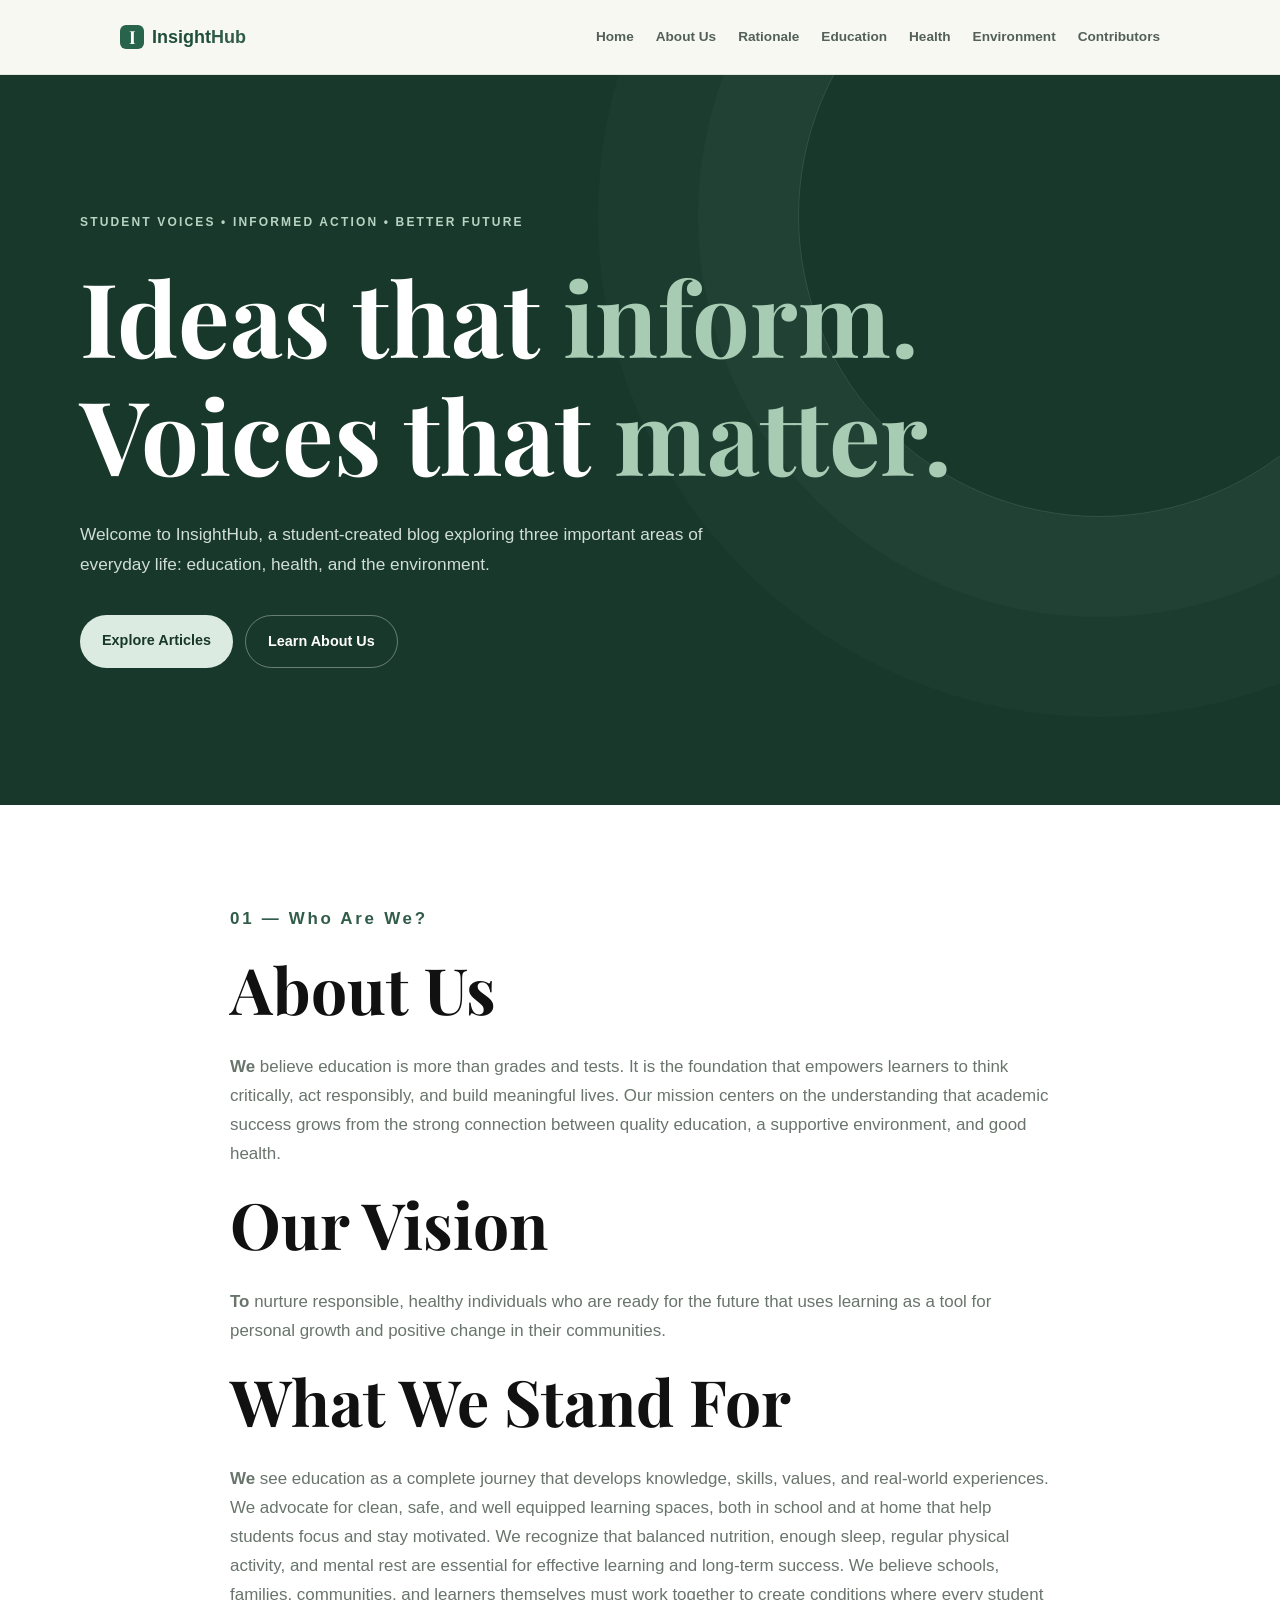
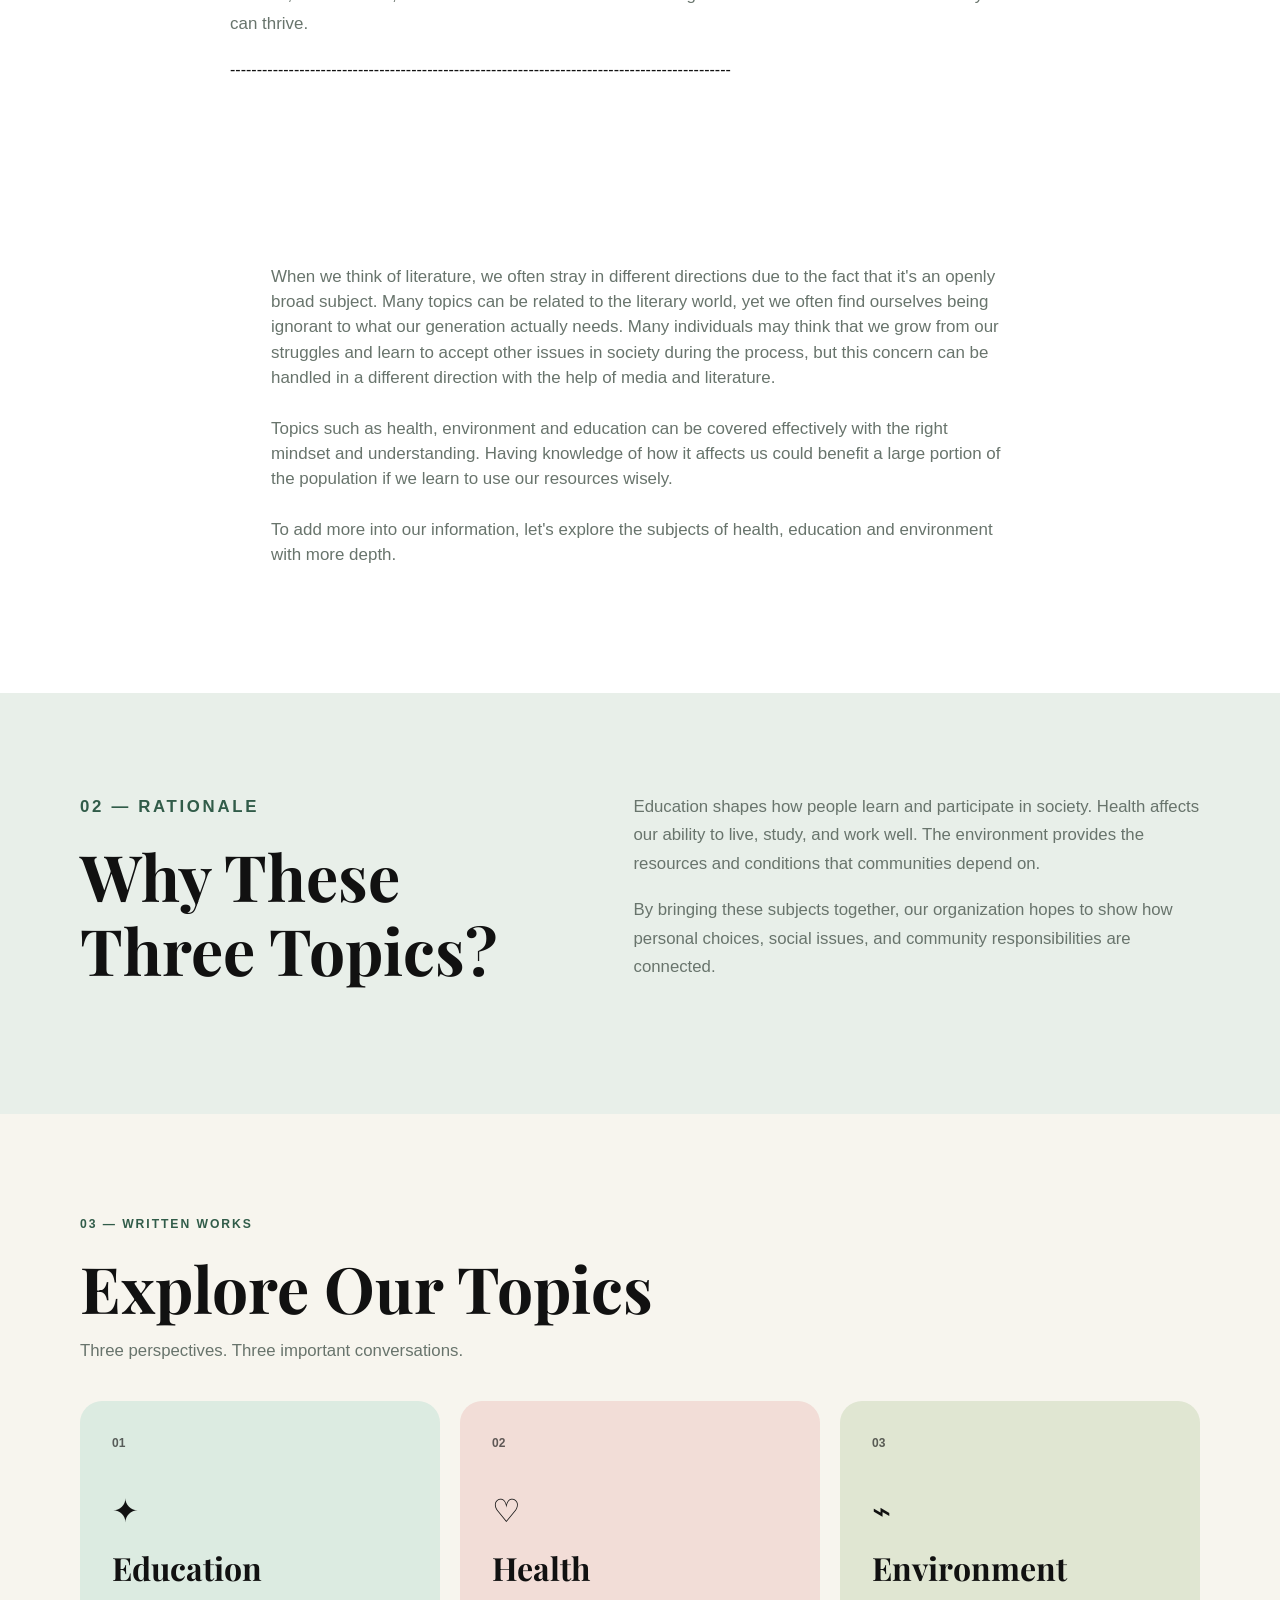
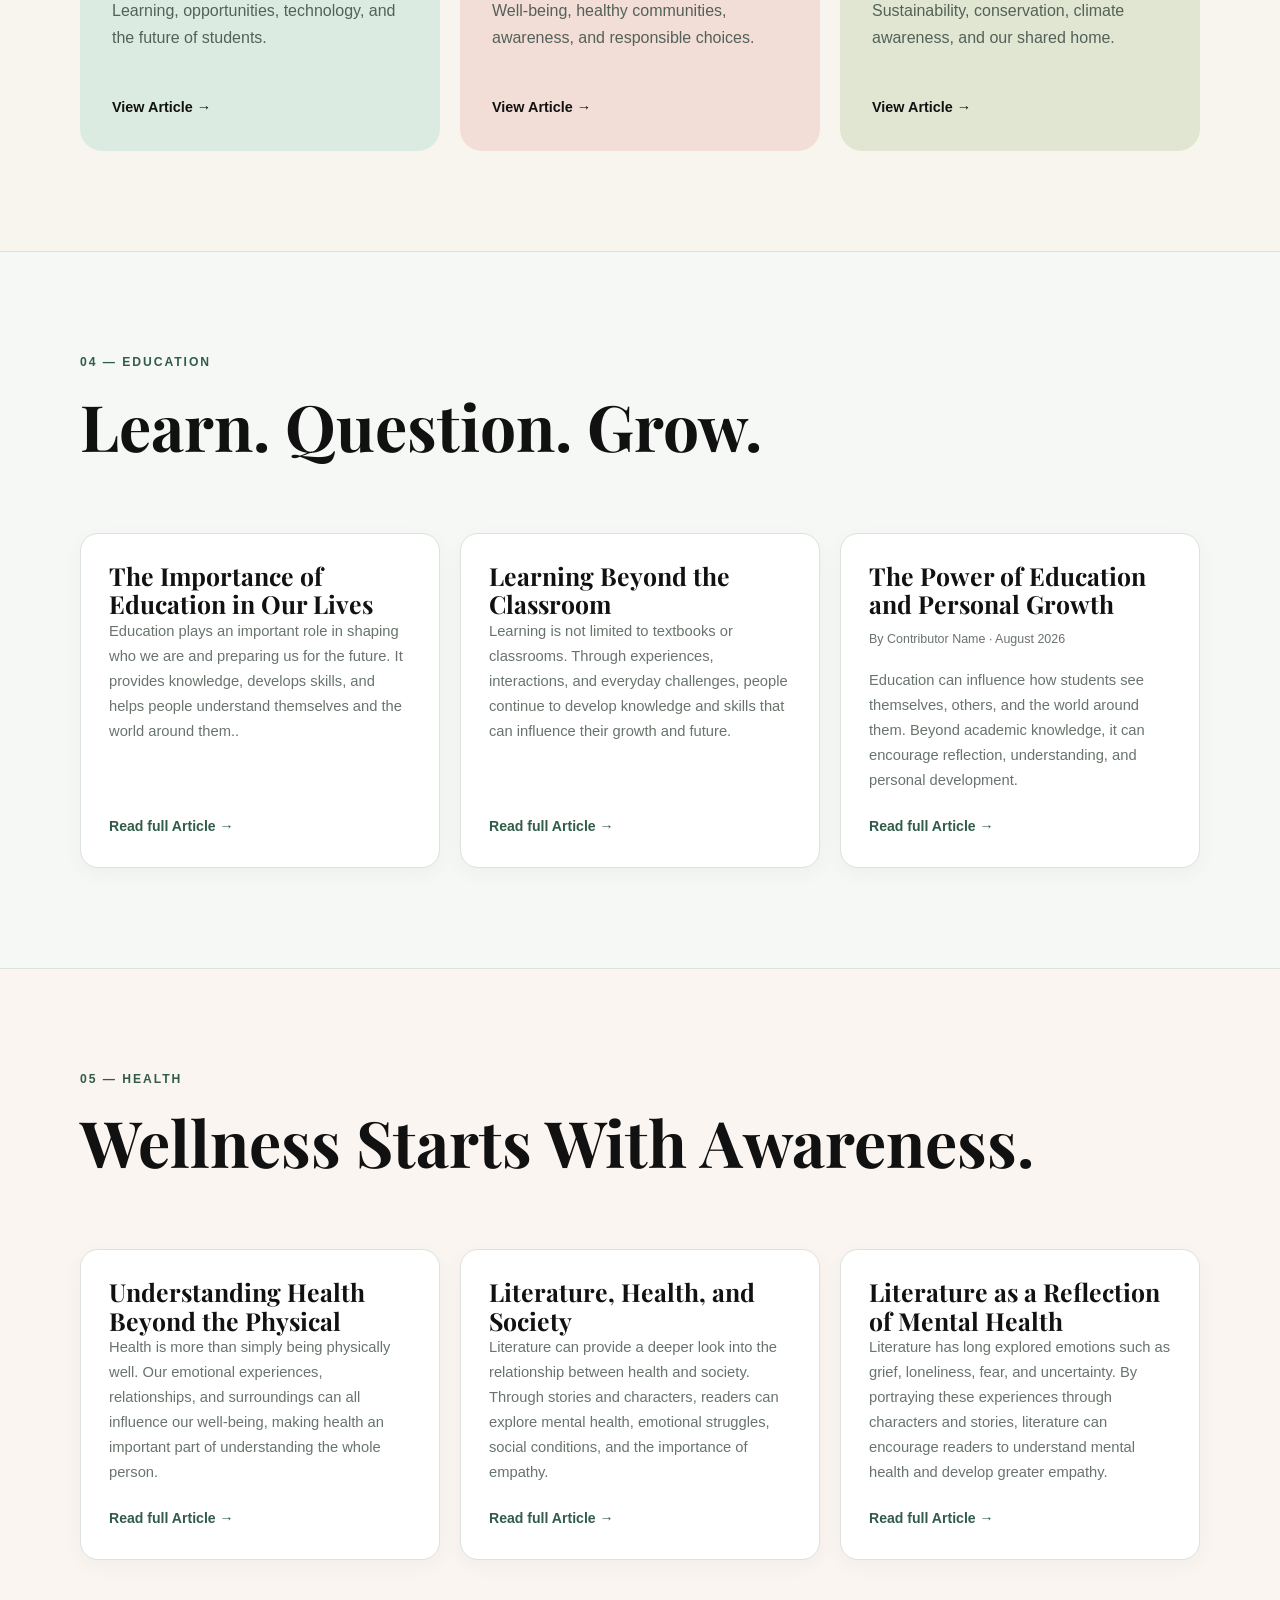
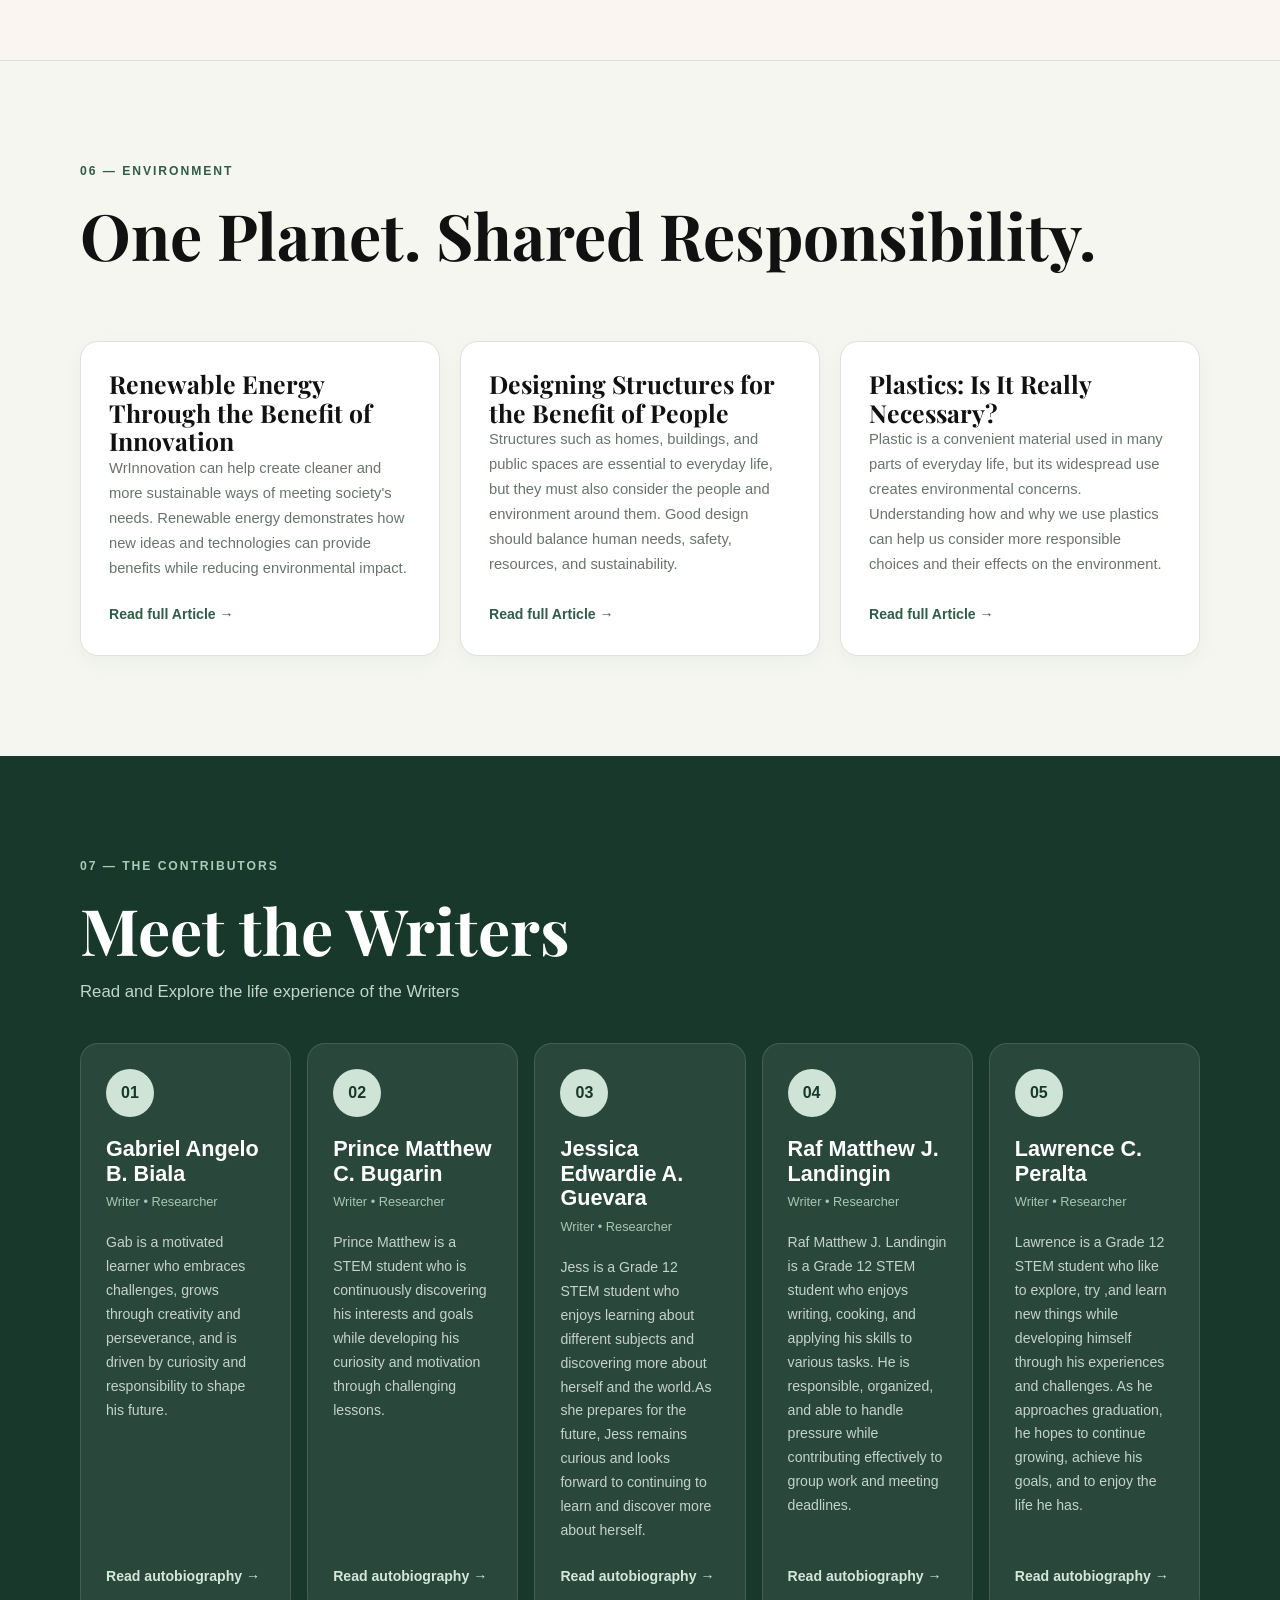
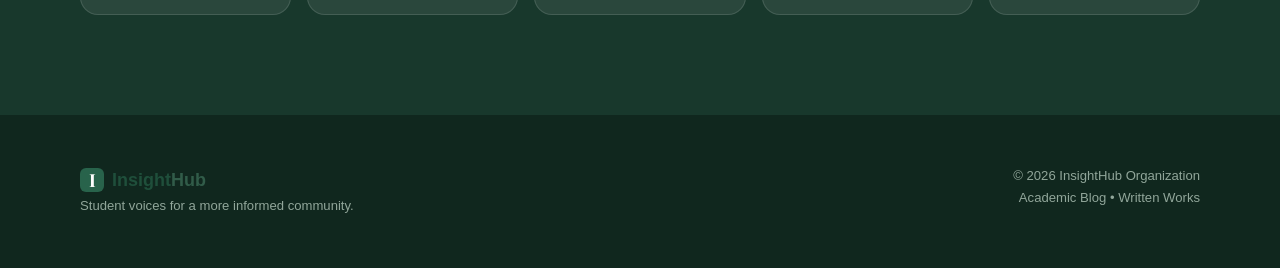
==== commit 2207f7e2: "Update index.html" ====
--- a/index.html
+++ b/index.html
@@ -156,7 +156,7 @@
           <span class="topic-icon">✦</span>
           <h3>Education</h3>
           <p>Learning, opportunities, technology, and the future of students.</p>
-          <span class="read-link">View essays →</span>
+          <span class="read-link">View Article →</span>
         </a>
 
         <a href="#health" class="topic-card health-card">
@@ -164,7 +164,7 @@
           <span class="topic-icon">♡</span>
           <h3>Health</h3>
           <p>Well-being, healthy communities, awareness, and responsible choices.</p>
-          <span class="read-link">View essays →</span>
+          <span class="read-link">View Article →</span>
         </a>
 
         <a href="#environment" class="topic-card environment-card">
@@ -172,7 +172,7 @@
           <span class="topic-icon">⌁</span>
           <h3>Environment</h3>
           <p>Sustainability, conservation, climate awareness, and our shared home.</p>
-          <span class="read-link">View essays →</span>
+          <span class="read-link">View Article →</span>
         </a>
       </div>
     </div>
@@ -192,20 +192,20 @@
         <article class="essay-card">
           <h3>The Importance of Education in Our Lives</h3>
           <p>Education plays an important role in shaping who we are and preparing us for the future. It provides knowledge, develops skills, and helps people understand themselves and the world around them..</p>
-          <a href="articles/education-1.html">Read full essay →</a>
+          <a href="articles/education-1.html">Read full Article →</a>
         </article>
 
         <article class="essay-card">
           <h3>Learning Beyond the Classroom</h3>
           <p>Learning is not limited to textbooks or classrooms. Through experiences, interactions, and everyday challenges, people continue to develop knowledge and skills that can influence their growth and future.</p>
-          <a href="articles/education-2.html">Read full essay →</a>
+          <a href="articles/education-2.html">Read full Article →</a>
         </article>
 
         <article class="essay-card">
           <h3>The Power of Education and Personal Growth</h3>
           <p class="meta">By Contributor Name · August 2026</p>
           <p>Education can influence how students see themselves, others, and the world around them. Beyond academic knowledge, it can encourage reflection, understanding, and personal development.</p>
-          <a href="articles/education-3.html">Read full essay →</a>
+          <a href="articles/education-3.html">Read full Article →</a>
         </article>
       </div>
     </div>
@@ -225,17 +225,17 @@
         <article class="essay-card"> 
           <h3>Understanding Health Beyond the Physical</h3>
           <p>Health is more than simply being physically well. Our emotional experiences, relationships, and surroundings can all influence our well-being, making health an important part of understanding the whole person.</p>
-          <a href="articles/health-1.html">Read full essay →</a>
+          <a href="articles/health-1.html">Read full Article →</a>
         </article>
         <article class="essay-card"> 
           <h3>Literature, Health, and Society</h3>
           <p>Literature can provide a deeper look into the relationship between health and society. Through stories and characters, readers can explore mental health, emotional struggles, social conditions, and the importance of empathy.</p>
-          <a href="articles/health-2.html">Read full essay →</a>
+          <a href="articles/health-2.html">Read full Article →</a>
         </article>
         <article class="essay-card"> 
           <h3>Literature as a Reflection of Mental Health</h3>
           <p>Literature has long explored emotions such as grief, loneliness, fear, and uncertainty. By portraying these experiences through characters and stories, literature can encourage readers to understand mental health and develop greater empathy.</p>
-          <a href="articles/health-3.html">Read full essay →</a>
+          <a href="articles/health-3.html">Read full Article →</a>
         </article>
       </div>
     </div>
@@ -255,17 +255,17 @@
         <article class="essay-card">
           <h3>Renewable Energy Through the Benefit of Innovation</h3>
           <p>WrInnovation can help create cleaner and more sustainable ways of meeting society's needs. Renewable energy demonstrates how new ideas and technologies can provide benefits while reducing environmental impact.</p>
-          <a href="articles/environment-1.html">Read full essay →</a>
+          <a href="articles/environment-1.html">Read full Article →</a>
         </article>
         <article class="essay-card">
           <h3>Designing Structures for the Benefit of People</h3>
           <p>Structures such as homes, buildings, and public spaces are essential to everyday life, but they must also consider the people and environment around them. Good design should balance human needs, safety, resources, and sustainability.</p>
-          <a href="articles/environment-2.html">Read full essay →</a>
+          <a href="articles/environment-2.html">Read full Article →</a>
         </article>
         <article class="essay-card">
           <h3>Plastics: Is It Really Necessary?</h3>
           <p>Plastic is a convenient material used in many parts of everyday life, but its widespread use creates environmental concerns. Understanding how and why we use plastics can help us consider more responsible choices and their effects on the environment.</p>
-          <a href="articles/environment-3.html">Read full essay →</a>
+          <a href="articles/environment-3.html">Read full Article →</a>
         </article>
       </div>
     </div>
